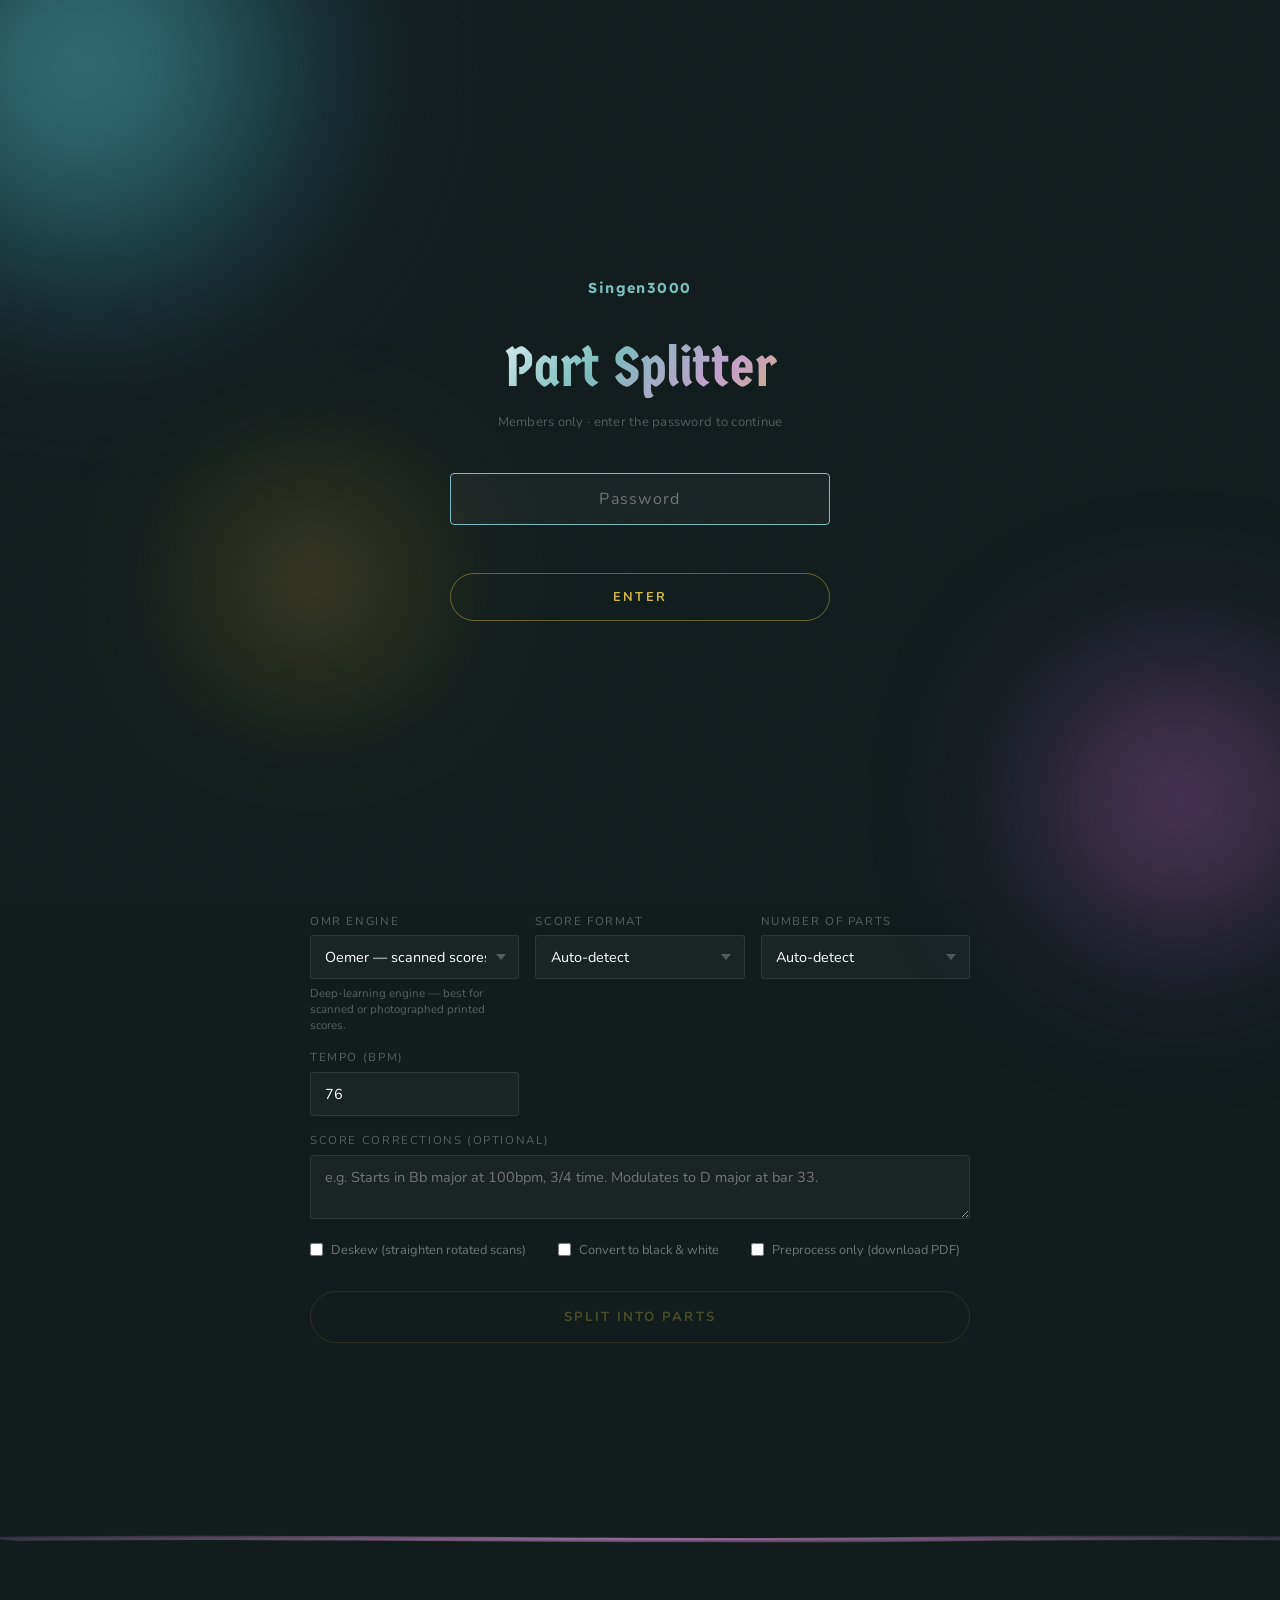
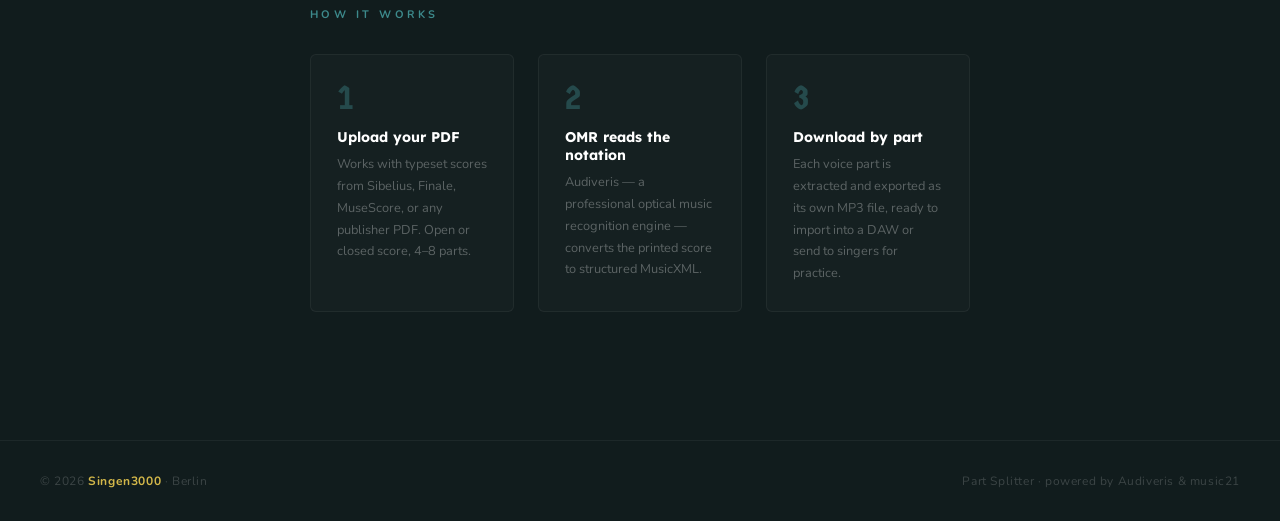
==== sheet-music-splitter.html @ 53b9b693 "wip" ====
<!DOCTYPE html>
<html lang="en">
<head>
  <meta charset="UTF-8"/>
  <meta name="viewport" content="width=device-width, initial-scale=1.0"/>
  <title>Part Splitter · Singen3000</title>
  <link rel="preconnect" href="https://fonts.googleapis.com"/>
  <link rel="preconnect" href="https://fonts.gstatic.com" crossorigin/>
  <link href="https://fonts.googleapis.com/css2?family=Germania+One&family=Lexend+Deca:wght@400;700;800&family=Nunito:wght@300;400;600;700&display=swap" rel="stylesheet"/>
  <style>
    * { margin:0; padding:0; box-sizing:border-box; }

    :root {
      --bg:         #111c1d;
      --teal:       #3d8a8c;
      --teal-light: #7bbcbe;
      --mauve:      #9a6fa0;
      --mauve-l:    #c4a0cc;
      --yellow:     #d4b84a;
      --yellow-l:   #ede09a;
    }

    html { scroll-behavior:smooth; }
    body {
      font-family:'Nunito',sans-serif;
      background:var(--bg);
      color:rgba(255,255,255,0.75);
      overflow-x:hidden;
      min-height:100vh;
    }

    /* noise overlay */
    body::before {
      content:''; position:fixed; inset:0; z-index:500; pointer-events:none;
      background-image:url("data:image/svg+xml,%3Csvg viewBox='0 0 256 256' xmlns='http://www.w3.org/2000/svg'%3E%3Cfilter id='n'%3E%3CfeTurbulence type='fractalNoise' baseFrequency='0.9' numOctaves='4' stitchTiles='stitch'/%3E%3C/filter%3E%3Crect width='100%25' height='100%25' filter='url(%23n)'/%3E%3C/svg%3E");
      background-size:200px; opacity:0.035; mix-blend-mode:overlay;
    }

    /* ── NAV ── */
    nav {
      position:fixed; top:0; width:100%; z-index:200;
      padding:1.2rem 2.5rem;
      display:flex; justify-content:space-between; align-items:center;
    }
    .logo {
      font-family:'Lexend Deca',sans-serif; font-size:1rem; font-weight:700;
      color:var(--teal-light); letter-spacing:0.1em; text-decoration:none;
    }
    .nav-back {
      font-size:0.72rem; letter-spacing:0.16em; text-transform:uppercase;
      font-weight:700; color:rgba(255,255,255,0.25); text-decoration:none;
      transition:color 0.2s;
    }
    .nav-back:hover { color:var(--yellow-l); }
    .nav-back::before { content:'← '; }

    /* ── HERO ── */
    .tool-hero {
      min-height:52vh;
      display:flex; flex-direction:column;
      align-items:center; justify-content:flex-end;
      text-align:center;
      padding:8rem 2.5rem 5rem;
      position:relative; overflow:hidden;
    }

    /* blobs */
    .blob { position:absolute; border-radius:50%; filter:blur(70px); opacity:0; animation:blobIn 2.2s ease-out forwards; }
    .blob-1{width:500px;height:500px;background:radial-gradient(circle at 40% 40%,#5bbcbe,#2a6a7a,transparent 70%);top:-120px;left:-100px;animation-delay:.1s}
    .blob-2{width:380px;height:380px;background:radial-gradient(circle at 50% 50%,#b080c0,#6a3a7a,transparent 70%);bottom:-60px;right:-60px;animation-delay:.4s}
    .blob-3{width:260px;height:260px;background:radial-gradient(circle at 50% 40%,#d4b84a,#8a7020,transparent 70%);bottom:20%;left:12%;animation-delay:.7s}
    @keyframes blobIn{from{opacity:0;transform:scale(0.85) translateY(20px)}to{opacity:1;transform:scale(1) translateY(0)}}
    .blob-1{animation:blobIn 2.2s ease-out .1s forwards,drift1 18s ease-in-out 2.3s infinite}
    .blob-2{animation:blobIn 2.2s ease-out .4s forwards,drift2 22s ease-in-out 2.6s infinite}
    .blob-3{animation:blobIn 2.2s ease-out .7s forwards,drift3 20s ease-in-out 2.9s infinite}
    @keyframes drift1{0%,100%{transform:translate(0,0)}33%{transform:translate(18px,-22px)}66%{transform:translate(-12px,14px)}}
    @keyframes drift2{0%,100%{transform:translate(0,0)}33%{transform:translate(-20px,16px)}66%{transform:translate(14px,-10px)}}
    @keyframes drift3{0%,100%{transform:translate(0,0)}33%{transform:translate(10px,20px)}66%{transform:translate(-16px,-18px)}}

    .hero-content {
      position:relative; z-index:10;
      opacity:0; animation:fadeUp 1s ease-out 1.4s forwards;
    }
    @keyframes fadeUp{from{opacity:0;transform:translateY(20px)}to{opacity:1;transform:translateY(0)}}

    .hero-eyebrow {
      font-size:0.72rem; letter-spacing:0.28em; text-transform:uppercase;
      color:var(--yellow); margin-bottom:1.2rem; font-weight:600;
    }
    h1 {
      font-family:'Germania One',cursive;
      font-size:clamp(3.2rem,9vw,7rem);
      font-weight:400; line-height:1.1; margin-bottom:1.4rem;
      background:linear-gradient(135deg,#fff 0%,var(--teal-light) 40%,var(--mauve-l) 70%,var(--yellow) 100%);
      -webkit-background-clip:text; -webkit-text-fill-color:transparent; background-clip:text;
    }
    .hero-sub {
      color:rgba(255,255,255,0.35); font-size:0.95rem; font-weight:300;
      max-width:420px; margin:0 auto; line-height:1.8;
    }

    /* ── WAVY DIVIDER ── */
    .divider {
      width:100%; height:8px; border:none; margin:4rem 0;
      background:radial-gradient(ellipse at center,var(--mauve) 0%,transparent 100%);
      mask-image:url("data:image/svg+xml,%3Csvg xmlns='http://www.w3.org/2000/svg' viewBox='0 0 100 8' preserveAspectRatio='none'%3E%3Cpath d='M0,4 C12,0 25,8 37,4 C50,0 62,8 75,4 C87,0 100,8 100,4' stroke='black' stroke-width='4.5' fill='none'/%3E%3C/svg%3E");
      -webkit-mask-image:url("data:image/svg+xml,%3Csvg xmlns='http://www.w3.org/2000/svg' viewBox='0 0 100 8' preserveAspectRatio='none'%3E%3Cpath d='M0,4 C12,0 25,8 37,4 C50,0 62,8 75,4 C87,0 100,8 100,4' stroke='black' stroke-width='4.5' fill='none'/%3E%3C/svg%3E");
      mask-size:200% 100%; -webkit-mask-size:200% 100%;
      animation:wiggle 7s ease-in-out infinite;
    }
    @keyframes wiggle{0%,100%{mask-position:0% 0%;-webkit-mask-position:0% 0%}50%{mask-position:50% 0%;-webkit-mask-position:50% 0%}}

    /* ── MAIN TOOL AREA ── */
    .tool-section {
      max-width:740px; margin:0 auto; padding:0 2.5rem 8rem;
      position:relative; z-index:10;
    }

    .section-label {
      font-size:0.68rem; letter-spacing:0.32em; text-transform:uppercase;
      color:var(--teal); font-weight:700; margin-bottom:1.8rem;
    }

    /* ── UPLOAD ZONE ── */
    .upload-zone {
      border:1px solid rgba(123,188,190,0.2);
      border-radius:8px;
      padding:3.5rem 2rem;
      text-align:center;
      cursor:pointer;
      transition:border-color 0.25s, background 0.25s;
      position:relative;
      background:rgba(255,255,255,0.015);
    }
    .upload-zone:hover, .upload-zone.drag-over {
      border-color:rgba(123,188,190,0.55);
      background:rgba(123,188,190,0.04);
    }
    .upload-zone input[type=file] {
      position:absolute; inset:0; opacity:0; cursor:pointer; width:100%; height:100%;
    }
    .upload-icon {
      width:48px; height:48px; margin:0 auto 1.4rem;
      opacity:0.35;
    }
    .upload-icon svg { width:100%; height:100%; }
    .upload-label {
      font-family:'Lexend Deca',sans-serif; font-weight:700;
      font-size:1rem; color:#fff; margin-bottom:0.5rem;
    }
    .upload-hint {
      font-size:0.8rem; color:rgba(255,255,255,0.28); line-height:1.6;
    }
    .upload-hint strong { color:var(--teal-light); font-weight:600; }

    /* file selected state */
    .upload-zone.has-file { border-color:rgba(212,184,74,0.4); background:rgba(212,184,74,0.03); }
    .upload-zone.has-file .upload-icon { opacity:1; }
    .file-name {
      display:none; font-size:0.85rem; color:var(--yellow-l);
      margin-top:0.8rem; font-weight:600; letter-spacing:0.02em;
    }
    .upload-zone.has-file .file-name { display:block; }
    .upload-zone.has-file .upload-hint { display:none; }

    /* ── OPTIONS ── */
    .options-row {
      margin-top:2rem;
      display:grid; grid-template-columns:1fr 1fr 1fr; gap:1rem;
    }
    .option-group label {
      display:block; color:rgba(255,255,255,0.3);
      font-size:0.72rem; letter-spacing:0.14em; text-transform:uppercase;
      margin-bottom:0.4rem;
    }
    .option-group select, .option-group input {
      width:100%; padding:0.7rem 0.9rem;
      background:rgba(255,255,255,0.04);
      border:1px solid rgba(255,255,255,0.09);
      border-radius:3px; color:#fff;
      font-family:'Nunito',sans-serif; font-size:0.9rem;
      outline:none; transition:border-color 0.2s;
      appearance:none; -webkit-appearance:none;
      background-image:url("data:image/svg+xml,%3Csvg xmlns='http://www.w3.org/2000/svg' width='10' height='6' viewBox='0 0 10 6'%3E%3Cpath d='M0 0l5 6 5-6z' fill='rgba(255,255,255,0.25)'/%3E%3C/svg%3E");
      background-repeat:no-repeat; background-position:right 0.8rem center;
      padding-right:2rem;
    }
    .option-group select:focus, .option-group input:focus { border-color:var(--teal-light); }
    .option-group select option { background:#111c1d; }

    /* ── SUBMIT ── */
    .submit-row { margin-top:2rem; }
    .btn-submit {
      width:100%; padding:1rem;
      background:none; color:var(--yellow);
      font-family:'Nunito',sans-serif; font-size:0.82rem;
      font-weight:700; letter-spacing:0.16em; text-transform:uppercase;
      cursor:pointer; border:1px solid rgba(212,184,74,0.45);
      border-radius:30px; transition:opacity 0.2s, border-color 0.2s;
    }
    .btn-submit:hover:not(:disabled) { opacity:0.7; }
    .btn-submit:disabled { opacity:0.3; cursor:not-allowed; }

    /* ── PROGRESS ── */
    .progress-area {
      display:none; margin-top:2rem;
      background:rgba(255,255,255,0.025);
      border:1px solid rgba(255,255,255,0.07);
      border-radius:8px; padding:2rem;
    }
    .progress-area.visible { display:block; }

    .progress-stage {
      display:flex; align-items:center; gap:1rem;
      margin-bottom:1.2rem; opacity:0.25;
      transition:opacity 0.4s;
    }
    .progress-stage.active { opacity:1; }
    .progress-stage.done { opacity:0.55; }

    .stage-dot {
      width:8px; height:8px; border-radius:50%; flex-shrink:0;
      background:rgba(255,255,255,0.15);
      transition:background 0.4s;
    }
    .progress-stage.active .stage-dot {
      background:var(--teal-light); box-shadow:0 0 8px rgba(123,188,190,0.5);
      animation:dotPulse 1.4s ease-in-out infinite;
    }
    .progress-stage.done .stage-dot { background:var(--yellow); }
    @keyframes dotPulse {
      0%,100% { box-shadow:0 0 4px rgba(123,188,190,0.4); transform:scale(1); }
      50%      { box-shadow:0 0 14px rgba(123,188,190,0.9); transform:scale(1.35); }
    }

    .stage-label {
      font-size:0.82rem; color:rgba(255,255,255,0.55); letter-spacing:0.05em;
    }
    .progress-stage.active .stage-label { color:#fff; }

    .elapsed-timer {
      margin-top:1.25rem;
      display:flex; align-items:center; gap:0.6rem;
    }
    .elapsed-clock {
      font-family:'Lexend Deca',sans-serif; font-size:1.6rem; font-weight:700;
      color:var(--teal-light); letter-spacing:0.04em; line-height:1;
      min-width:5.5ch;
    }
    .elapsed-note {
      font-size:0.72rem; color:rgba(255,255,255,0.3); line-height:1.4;
    }

    .progress-bar-wrap {
      height:2px; background:rgba(255,255,255,0.07);
      border-radius:2px; margin-top:1.25rem; overflow:hidden;
    }
    .progress-bar {
      height:100%; width:0%; border-radius:2px;
      background:linear-gradient(90deg,var(--teal),var(--mauve-l));
      transition:width 0.5s ease;
    }

    /* ── RESULTS ── */
    .results-area {
      display:none; margin-top:2.5rem;
    }
    .results-area.visible { display:block; }

    .results-header {
      font-family:'Lexend Deca',sans-serif; font-weight:700;
      font-size:0.95rem; color:#fff; margin-bottom:1.2rem;
      letter-spacing:0.03em;
    }

    .part-list { display:flex; flex-direction:column; gap:0.6rem; }

    .part-item {
      display:flex; align-items:center; justify-content:space-between;
      padding:0.9rem 1.2rem;
      background:rgba(255,255,255,0.03);
      border:1px solid rgba(255,255,255,0.06);
      border-radius:4px;
      transition:border-color 0.2s;
    }
    .part-item:hover { border-color:rgba(123,188,190,0.25); }

    .part-name {
      font-size:0.88rem; font-weight:600; color:rgba(255,255,255,0.75);
      letter-spacing:0.04em;
    }
    .part-meta {
      font-size:0.75rem; color:rgba(255,255,255,0.25);
      margin-top:0.15rem; letter-spacing:0.04em;
    }

    .btn-download {
      padding:0.4rem 1rem;
      background:none; color:var(--teal-light);
      font-family:'Nunito',sans-serif; font-size:0.72rem;
      font-weight:700; letter-spacing:0.12em; text-transform:uppercase;
      cursor:pointer; border:1px solid rgba(123,188,190,0.3);
      border-radius:20px; text-decoration:none;
      transition:opacity 0.2s;
      white-space:nowrap;
    }
    .btn-download:hover { opacity:0.65; }

    .btn-download-all {
      display:block; width:100%; margin-top:1.2rem;
      padding:0.9rem;
      background:none; color:var(--yellow);
      font-family:'Nunito',sans-serif; font-size:0.8rem;
      font-weight:700; letter-spacing:0.14em; text-transform:uppercase;
      cursor:pointer; border:1px solid rgba(212,184,74,0.4);
      border-radius:30px; transition:opacity 0.2s; text-align:center;
      text-decoration:none;
    }
    .btn-download-all:hover { opacity:0.7; }

    /* ── ERROR ── */
    .error-area {
      display:none; margin-top:1.5rem;
      padding:1.2rem 1.4rem;
      background:rgba(180,60,60,0.07);
      border:1px solid rgba(180,60,60,0.2);
      border-radius:6px;
    }
    .error-area.visible { display:block; }
    .error-area p {
      font-size:0.85rem; color:rgba(255,160,140,0.8); line-height:1.6;
    }

    /* ── HOW IT WORKS ── */
    .how-section {
      max-width:740px; margin:0 auto; padding:0 2.5rem 8rem;
    }
    .how-grid {
      display:grid; grid-template-columns:repeat(3,1fr); gap:1.5rem;
      margin-top:2rem;
    }
    .how-item {
      padding:1.6rem;
      background:rgba(255,255,255,0.02);
      border:1px solid rgba(255,255,255,0.05);
      border-radius:6px;
    }
    .how-num {
      font-family:'Germania One',cursive;
      font-size:2.2rem; line-height:1;
      color:var(--teal); opacity:0.4;
      margin-bottom:0.8rem;
    }
    .how-title {
      font-family:'Lexend Deca',sans-serif; font-weight:700;
      font-size:0.88rem; color:#fff; margin-bottom:0.5rem;
    }
    .how-body {
      font-size:0.8rem; color:rgba(255,255,255,0.3); line-height:1.7;
    }

    /* ── FOOTER ── */
    footer {
      padding:2rem 2.5rem;
      border-top:1px solid rgba(255,255,255,0.05);
      display:flex; justify-content:space-between; align-items:center;
      flex-wrap:wrap; gap:1rem;
    }
    footer p { color:rgba(255,255,255,0.18); font-size:0.75rem; letter-spacing:0.05em; }
    footer strong { color:var(--yellow); }

    /* reveal */
    .reveal { opacity:0; transform:translateY(24px); transition:opacity 0.7s ease, transform 0.7s ease; }
    .reveal.visible { opacity:1; transform:translateY(0); }

    @media(max-width:600px){
      .options-row { grid-template-columns:1fr; }
      .how-grid { grid-template-columns:1fr; }
      h1 { font-size:clamp(2.8rem,12vw,4.5rem); }
    }

    /* ── CORRECTION PANEL ── */
    #correctionPanel {
      position:fixed; right:-380px; top:0; height:100vh; width:360px;
      background:#141f20; border-left:1px solid rgba(255,255,255,0.08);
      z-index:300; padding:1.5rem;
      display:flex; flex-direction:column;
      transition:right 0.3s ease;
      overflow:hidden;
    }
    #correctionPanel.open { right:0; }

    /* Error measure highlight */
    g.has-error { cursor:pointer; }
    .error-measure-overlay { pointer-events:none; }

    /* ── PASSWORD GATE ── */
    #gate {
      position:fixed; inset:0; z-index:900;
      background:var(--bg);
      display:flex; align-items:center; justify-content:center;
      padding:2rem;
    }
    #gate.hidden { display:none; }

    /* reuse noise overlay on gate too */
    #gate::before {
      content:''; position:absolute; inset:0; pointer-events:none;
      background-image:url("data:image/svg+xml,%3Csvg viewBox='0 0 256 256' xmlns='http://www.w3.org/2000/svg'%3E%3Cfilter id='n'%3E%3CfeTurbulence type='fractalNoise' baseFrequency='0.9' numOctaves='4' stitchTiles='stitch'/%3E%3C/filter%3E%3Crect width='100%25' height='100%25' filter='url(%23n)'/%3E%3C/svg%3E");
      background-size:200px; opacity:0.035; mix-blend-mode:overlay;
    }

    .gate-blob { position:absolute; border-radius:50%; filter:blur(80px); }
    .gate-blob-1{width:500px;height:500px;background:radial-gradient(circle at 40% 40%,#5bbcbe,#2a6a7a,transparent 70%);top:-140px;left:-120px;opacity:0.7}
    .gate-blob-2{width:360px;height:360px;background:radial-gradient(circle at 50% 50%,#b080c0,#6a3a7a,transparent 70%);bottom:-80px;right:-80px;opacity:0.6}
    .gate-blob-3{width:240px;height:240px;background:radial-gradient(circle at 50% 40%,#d4b84a,#8a7020,transparent 70%);bottom:20%;left:15%;opacity:0.45}

    .gate-card {
      position:relative; z-index:1;
      width:100%; max-width:380px;
      text-align:center;
    }

    .gate-logo {
      font-family:'Lexend Deca',sans-serif; font-size:0.9rem; font-weight:700;
      color:var(--teal-light); letter-spacing:0.1em; margin-bottom:2.5rem;
      display:block;
    }

    .gate-title {
      font-family:'Germania One',cursive;
      font-size:clamp(2.2rem,8vw,3.5rem);
      font-weight:400; line-height:1.1; margin-bottom:0.8rem;
      background:linear-gradient(135deg,#fff 0%,var(--teal-light) 40%,var(--mauve-l) 70%,var(--yellow) 100%);
      -webkit-background-clip:text; -webkit-text-fill-color:transparent; background-clip:text;
    }

    .gate-sub {
      font-size:0.82rem; color:rgba(255,255,255,0.28);
      margin-bottom:2.5rem; line-height:1.7; letter-spacing:0.02em;
    }

    .gate-input-wrap { position:relative; margin-bottom:1rem; }
    .gate-input {
      width:100%; padding:0.85rem 1rem;
      background:rgba(255,255,255,0.04);
      border:1px solid rgba(255,255,255,0.09);
      border-radius:4px; color:#fff;
      font-family:'Nunito',sans-serif; font-size:1rem;
      outline:none; transition:border-color 0.2s;
      text-align:center; letter-spacing:0.08em;
    }
    .gate-input:focus { border-color:var(--teal-light); }
    .gate-input.error { border-color:rgba(180,80,80,0.6); animation:shake 0.35s ease; }
    @keyframes shake {
      0%,100%{transform:translateX(0)}
      20%{transform:translateX(-6px)}
      40%{transform:translateX(6px)}
      60%{transform:translateX(-4px)}
      80%{transform:translateX(4px)}
    }

    .gate-error {
      font-size:0.75rem; color:rgba(255,140,120,0.7);
      margin-bottom:1rem; min-height:1rem;
      letter-spacing:0.05em;
    }

    .gate-btn {
      width:100%; padding:0.9rem;
      background:none; color:var(--yellow);
      font-family:'Nunito',sans-serif; font-size:0.8rem;
      font-weight:700; letter-spacing:0.16em; text-transform:uppercase;
      cursor:pointer; border:1px solid rgba(212,184,74,0.45);
      border-radius:30px; transition:opacity 0.2s;
    }
    .gate-btn:hover { opacity:0.7; }
  </style>
</head>
<body>

  <!-- PASSWORD GATE -->
  <div id="gate">
    <div class="gate-blob gate-blob-1"></div>
    <div class="gate-blob gate-blob-2"></div>
    <div class="gate-blob gate-blob-3"></div>
    <div class="gate-card">
      <span class="gate-logo">Singen3000</span>
      <h2 class="gate-title">Part Splitter</h2>
      <p class="gate-sub">Members only · enter the password to continue</p>
      <div class="gate-input-wrap">
        <input class="gate-input" id="gateInput" type="password"
               placeholder="Password" autocomplete="current-password"/>
      </div>
      <p class="gate-error" id="gateError"></p>
      <button class="gate-btn" id="gateBtn">Enter</button>
    </div>
  </div>

  <nav>
    <a class="logo" href="/">Singen3000</a>
    <a class="nav-back" href="/">Back to site</a>
  </nav>

  <!-- HERO -->
  <header class="tool-hero">
    <div class="blob blob-1"></div>
    <div class="blob blob-2"></div>
    <div class="blob blob-3"></div>
    <div class="hero-content">
      <p class="hero-eyebrow">Choral tools</p>
      <h1>Part Splitter</h1>
      <p class="hero-sub">Upload a choir score PDF. Get individual MP3 files for every voice part — ready for practice, playback, or arrangement.</p>
    </div>
  </header>

  <hr class="divider"/>

  <!-- TOOL -->
  <main class="tool-section">

    <p class="section-label reveal">Upload your score</p>

    <div class="upload-zone reveal" id="dropZone">
      <input type="file" id="fileInput" accept=".pdf"/>
      <div class="upload-icon">
        <svg viewBox="0 0 48 48" fill="none" xmlns="http://www.w3.org/2000/svg">
          <rect x="8" y="6" width="32" height="36" rx="3" stroke="var(--teal-light)" stroke-width="1.5"/>
          <line x1="14" y1="16" x2="34" y2="16" stroke="var(--teal-light)" stroke-width="1.5" stroke-linecap="round"/>
          <line x1="14" y1="22" x2="34" y2="22" stroke="var(--teal-light)" stroke-width="1.5" stroke-linecap="round"/>
          <line x1="14" y1="28" x2="26" y2="28" stroke="var(--teal-light)" stroke-width="1.5" stroke-linecap="round"/>
          <circle cx="36" cy="36" r="8" fill="var(--bg)" stroke="var(--yellow)" stroke-width="1.5"/>
          <line x1="36" y1="32" x2="36" y2="40" stroke="var(--yellow)" stroke-width="1.5" stroke-linecap="round"/>
          <line x1="32" y1="36" x2="40" y2="36" stroke="var(--yellow)" stroke-width="1.5" stroke-linecap="round"/>
        </svg>
      </div>
      <p class="upload-label">Drop your PDF here</p>
      <p class="upload-hint">or click to browse · <strong>PDF only</strong> · typeset scores work best</p>
      <p class="file-name" id="fileName"></p>
    </div>

    <div class="options-row reveal">
      <div class="option-group">
        <label>OMR engine</label>
        <select id="omrEngine">
          <option value="oemer">Oemer — scanned scores</option>
          <option value="audiveris">Audiveris — general purpose</option>
        </select>
        <span id="omrHint" style="display:block; font-size:0.72rem; color:rgba(255,255,255,0.3); margin-top:0.35rem; line-height:1.4;"></span>
      </div>
      <div class="option-group">
        <label>Score format</label>
        <select id="scoreFormat">
          <option value="auto">Auto-detect</option>
          <option value="open">Open score (one voice per staff)</option>
          <option value="closed">Closed score (two voices per staff)</option>
        </select>
      </div>
      <div class="option-group">
        <label>Number of parts</label>
        <select id="partCount">
          <option value="auto">Auto-detect</option>
          <option value="4">4 parts (SATB)</option>
          <option value="5">5 parts</option>
          <option value="6">6 parts</option>
          <option value="7">7 parts</option>
          <option value="8">8 parts (SSAATTBB)</option>
        </select>
      </div>
      <div class="option-group">
        <label>Tempo (BPM)</label>
        <input type="number" id="tempoBpm" min="20" max="300" value="76" style="background-image:none; padding-right:0.9rem;"/>
      </div>
    </div>

    <div class="option-group reveal" style="margin-top:1rem;">
      <label>Score corrections (optional)</label>
      <textarea id="corrections" rows="2" placeholder="e.g. Starts in Bb major at 100bpm, 3/4 time. Modulates to D major at bar 33." style="width:100%; padding:0.7rem 0.9rem; background:rgba(255,255,255,0.04); border:1px solid rgba(255,255,255,0.09); border-radius:3px; color:#fff; font-family:'Nunito',sans-serif; font-size:0.9rem; outline:none; resize:vertical; transition:border-color 0.2s;"></textarea>
    </div>

    <div class="reveal" style="margin-top:1rem; display:flex; gap:2rem;">
      <label style="display:flex; align-items:center; gap:0.5rem; font-size:0.8rem; color:rgba(255,255,255,0.4); cursor:pointer;">
        <input type="checkbox" id="deskew" style="accent-color:var(--teal-light);"/> Deskew (straighten rotated scans)
      </label>
      <label style="display:flex; align-items:center; gap:0.5rem; font-size:0.8rem; color:rgba(255,255,255,0.4); cursor:pointer;">
        <input type="checkbox" id="bw" style="accent-color:var(--teal-light);"/> Convert to black &amp; white
      </label>
      <label style="display:flex; align-items:center; gap:0.5rem; font-size:0.8rem; color:rgba(255,255,255,0.4); cursor:pointer;">
        <input type="checkbox" id="preprocessOnly" style="accent-color:var(--teal-light);"/> Preprocess only (download PDF)
      </label>
    </div>

    <div class="submit-row reveal">
      <button class="btn-submit" id="submitBtn" disabled>Split into parts</button>
    </div>

    <!-- Progress -->
    <div class="progress-area" id="progressArea">
      <div class="progress-stage" id="stage1">
        <div class="stage-dot"></div>
        <span class="stage-label">Reading score with Audiveris</span>
      </div>
      <div class="progress-stage" id="stage2">
        <div class="stage-dot"></div>
        <span class="stage-label">Converting notation to MusicXML</span>
      </div>
      <div class="progress-stage" id="stage3">
        <div class="stage-dot"></div>
        <span class="stage-label">Splitting voice parts</span>
      </div>
      <div class="progress-stage" id="stage4">
        <div class="stage-dot"></div>
        <span class="stage-label">Generating MP3 files</span>
      </div>
      <div class="elapsed-timer" id="elapsedTimer" style="display:none">
        <span class="elapsed-clock" id="elapsedClock">0:00</span>
        <span class="elapsed-note" id="elapsedNote"></span>
      </div>
      <div class="progress-bar-wrap">
        <div class="progress-bar" id="progressBar"></div>
      </div>
    </div>

    <!-- Error -->
    <div class="error-area" id="errorArea">
      <p id="errorMsg"></p>
    </div>

    <!-- Results -->
    <div class="results-area" id="resultsArea">
      <p class="results-header" id="resultsHeader">Your parts are ready</p>

      <!-- Score preview: original PDF vs Verovio SVG -->
      <div id="previewSection" style="display:none; margin-bottom:2.5rem;">
        <p style="font-size:0.72rem; letter-spacing:0.2em; text-transform:uppercase; color:rgba(255,255,255,0.28); font-weight:700; margin-bottom:0.9rem;">Score preview</p>
        <div style="display:grid; grid-template-columns:1fr 1fr; gap:1.2rem;">
          <div>
            <p style="font-size:0.7rem; color:rgba(255,255,255,0.2); letter-spacing:0.1em; text-transform:uppercase; margin-bottom:0.5rem;">Original PDF</p>
            <div id="previewOrigPages" style="max-height:65vh; overflow-y:auto; border:1px solid rgba(255,255,255,0.07); border-radius:4px; padding:0.4rem; background:rgba(0,0,0,0.25);"></div>
          </div>
          <div>
            <p style="font-size:0.7rem; color:rgba(255,255,255,0.2); letter-spacing:0.1em; text-transform:uppercase; margin-bottom:0.5rem;">Recognised score</p>
            <div id="previewSvgPages" style="max-height:65vh; overflow-y:auto; border:1px solid rgba(255,255,255,0.07); border-radius:4px; padding:0.4rem; background:#f8f8f8;"></div>
          </div>
        </div>
      </div>

      <div class="part-list" id="partList"></div>
      <a class="btn-download-all" id="downloadAll" href="#" download>Download all as ZIP</a>

      <!-- Error bars & re-process -->
      <div id="reprocessPanel" style="display:none; margin-top:2rem; padding:1.2rem 1.4rem; border:1px solid rgba(212,184,74,0.25); border-radius:6px; background:rgba(212,184,74,0.05);">
        <p style="color:var(--yellow-l); font-size:0.85rem; font-weight:700; letter-spacing:0.05em; margin-bottom:0.8rem;">&#9888;&#65039; Audiveris flagged issues</p>
        <ul id="errorBarsList" style="margin:0 0 1.2rem 1rem; font-size:0.82rem; color:rgba(255,255,255,0.55); line-height:1.7;"></ul>
        <p style="font-size:0.78rem; color:rgba(255,255,255,0.35); margin-bottom:1rem;">Describe corrections below and click <strong style="color:rgba(255,255,255,0.6);">Re-process</strong> to regenerate the audio without re-running Audiveris.</p>
        <div style="display:flex; justify-content:space-between; align-items:baseline; margin-bottom:0.4rem;">
          <label style="font-size:0.75rem; color:rgba(255,255,255,0.4); letter-spacing:0.1em; text-transform:uppercase;">Corrections</label>
          <button id="autodetectBtn" style="padding:0.3rem 0.8rem; background:rgba(61,138,140,0.18); color:var(--teal-light); font-family:'Nunito',sans-serif; font-weight:700; font-size:0.72rem; letter-spacing:0.06em; border:1px solid rgba(61,138,140,0.35); border-radius:3px; cursor:pointer; transition:opacity 0.2s;">Auto-correct</button>
        </div>
        <textarea id="reprocessCorrections" rows="3" placeholder="e.g. Bar 12 should be in 3/4 time. Key change to Bb major at bar 25." style="width:100%; padding:0.7rem 0.9rem; background:rgba(255,255,255,0.04); border:1px solid rgba(255,255,255,0.09); border-radius:3px; color:#fff; font-family:'Nunito',sans-serif; font-size:0.9rem; outline:none; resize:vertical; margin-bottom:0.8rem;"></textarea>
        <div style="display:flex; gap:1rem; align-items:center; flex-wrap:wrap;">
          <div style="display:flex; align-items:center; gap:0.5rem;">
            <label style="font-size:0.75rem; color:rgba(255,255,255,0.4); white-space:nowrap;">Tempo BPM</label>
            <input type="number" id="reprocessBpm" min="20" max="300" placeholder="76" style="width:70px; padding:0.4rem 0.6rem; background:rgba(255,255,255,0.06); border:1px solid rgba(255,255,255,0.12); border-radius:3px; color:#fff; font-family:'Nunito',sans-serif; font-size:0.9rem; outline:none;"/>
          </div>
          <button id="reprocessBtn" style="padding:0.55rem 1.4rem; background:var(--yellow); color:#1a1500; font-family:'Nunito',sans-serif; font-weight:700; font-size:0.85rem; border:none; border-radius:4px; cursor:pointer; transition:opacity 0.2s;">Re-process</button>
        </div>
        <p id="reprocessStatus" style="margin-top:0.8rem; font-size:0.82rem; color:var(--teal-light); display:none;"></p>
      </div>
    </div>

  </main>

  <hr class="divider"/>

  <!-- HOW IT WORKS -->
  <section class="how-section">
    <p class="section-label reveal">How it works</p>
    <div class="how-grid">
      <div class="how-item reveal">
        <div class="how-num">1</div>
        <p class="how-title">Upload your PDF</p>
        <p class="how-body">Works with typeset scores from Sibelius, Finale, MuseScore, or any publisher PDF. Open or closed score, 4–8 parts.</p>
      </div>
      <div class="how-item reveal" style="transition-delay:0.1s">
        <div class="how-num">2</div>
        <p class="how-title">OMR reads the notation</p>
        <p class="how-body">Audiveris — a professional optical music recognition engine — converts the printed score to structured MusicXML.</p>
      </div>
      <div class="how-item reveal" style="transition-delay:0.2s">
        <div class="how-num">3</div>
        <p class="how-title">Download by part</p>
        <p class="how-body">Each voice part is extracted and exported as its own MP3 file, ready to import into a DAW or send to singers for practice.</p>
      </div>
    </div>
  </section>

  <footer>
    <p>© 2026 <strong>Singen3000</strong> · Berlin</p>
    <p>Part Splitter · powered by Audiveris &amp; music21</p>
  </footer>

  <!-- CORRECTION PANEL -->
  <div id="correctionPanel">
    <div style="display:flex; justify-content:space-between; align-items:flex-start; margin-bottom:1rem;">
      <div>
        <p style="font-size:0.68rem; letter-spacing:0.24em; text-transform:uppercase; color:var(--teal); font-weight:700; margin-bottom:0.15rem;">Bar</p>
        <p id="corrBarNum" style="font-family:'Germania One',cursive; font-size:2rem; color:#fff; line-height:1;"></p>
      </div>
      <button id="corrClose" style="background:none; border:none; color:rgba(255,255,255,0.3); cursor:pointer; font-size:1.5rem; padding:0; line-height:1; margin-top:0.1rem;">×</button>
    </div>
    <p id="corrErrorMsg" style="font-size:0.78rem; color:rgba(255,140,120,0.75); line-height:1.55; margin-bottom:1.2rem; padding:0.55rem 0.75rem; background:rgba(200,55,55,0.07); border:1px solid rgba(200,55,55,0.18); border-radius:4px;"></p>
    <p style="font-size:0.72rem; color:rgba(255,255,255,0.28); line-height:1.6; margin-bottom:0.8rem;">Describe what this bar should contain. Haiku will translate it into a MusicXML correction when you re-process.</p>
    <textarea id="corrInput" rows="4" placeholder="e.g. Soprano: D5 crotchet, E5 crotchet, F5 minim" style="width:100%; padding:0.6rem 0.8rem; background:rgba(255,255,255,0.04); border:1px solid rgba(255,255,255,0.09); border-radius:4px; color:#fff; font-family:'Nunito',sans-serif; font-size:0.85rem; outline:none; resize:vertical; transition:border-color 0.2s; margin-bottom:0.7rem;"></textarea>
    <button id="corrApply" style="width:100%; padding:0.6rem; background:none; border:1px solid rgba(212,184,74,0.4); color:var(--yellow); font-family:'Nunito',sans-serif; font-size:0.8rem; font-weight:700; letter-spacing:0.1em; text-transform:uppercase; border-radius:4px; cursor:pointer; transition:opacity 0.2s;">Add correction</button>
  </div>

  <script>
    // ── Password gate ──────────────────────────────────────────────────────
    // To change the password:
    //   1. Pick a strong passphrase
    //   2. Run: echo -n "your-passphrase" | sha256sum
    //   3. Paste the resulting hash below
    const HASH = '31747001b07b9c1c66633320be4b956b00a2580bc959d3cbe40fe79a22bac159';
    const SESSION_KEY = 's3k_auth';

    const gate      = document.getElementById('gate');
    const gateInput = document.getElementById('gateInput');
    const gateBtn   = document.getElementById('gateBtn');
    const gateError = document.getElementById('gateError');

    async function sha256(str) {
      const buf = await crypto.subtle.digest(
        'SHA-256', new TextEncoder().encode(str)
      );
      return Array.from(new Uint8Array(buf))
        .map(b => b.toString(16).padStart(2, '0')).join('');
    }

    async function tryUnlock() {
      const val = gateInput.value;
      if (!val) return;
      const hash = await sha256(val);
      if (hash === HASH) {
        sessionStorage.setItem(SESSION_KEY, '1');
        gate.classList.add('hidden');
        gateError.textContent = '';
      } else {
        gateError.textContent = 'Incorrect password';
        gateInput.classList.add('error');
        gateInput.value = '';
        setTimeout(() => gateInput.classList.remove('error'), 400);
        gateInput.focus();
      }
    }

    // Check if already unlocked this session
    if (sessionStorage.getItem(SESSION_KEY) === '1') {
      gate.classList.add('hidden');
    } else {
      // Focus input after a moment so autofill can fire first
      setTimeout(() => gateInput.focus(), 100);
    }

    gateBtn.addEventListener('click', tryUnlock);
    gateInput.addEventListener('keydown', e => { if (e.key === 'Enter') tryUnlock(); });
    // ── End password gate ──────────────────────────────────────────────────

    // ── Reveal on scroll ──
    const revealEls = document.querySelectorAll('.reveal');
    const observer = new IntersectionObserver(entries => {
      entries.forEach(e => { if(e.isIntersecting) { e.target.classList.add('visible'); observer.unobserve(e.target); }});
    }, { threshold: 0.12 });
    revealEls.forEach(el => observer.observe(el));

    // ── File input ──
    const dropZone  = document.getElementById('dropZone');
    const fileInput = document.getElementById('fileInput');
    const fileName  = document.getElementById('fileName');
    const submitBtn = document.getElementById('submitBtn');

    let selectedFile = null;
    let currentJobId = null;

    function setFile(file) {
      if (!file || file.type !== 'application/pdf') { return; }
      selectedFile = file;
      fileName.textContent = file.name;
      dropZone.classList.add('has-file');
      submitBtn.disabled = false;
    }

    fileInput.addEventListener('change', () => { if(fileInput.files[0]) setFile(fileInput.files[0]); });

    // ── OMR engine hint ───────────────────────────────────────────────────
    const omrHints = {
      audiveris: 'Good all-rounder. Works on both typeset and scanned scores.',
      oemer:      'Deep-learning engine — best for scanned or photographed printed scores.',
    };
    function updateOmrHint() {
      const val = document.getElementById('omrEngine').value;
      document.getElementById('omrHint').textContent = omrHints[val] || '';
    }
    document.getElementById('omrEngine').addEventListener('change', updateOmrHint);
    updateOmrHint(); // set on load

    dropZone.addEventListener('dragover', e => { e.preventDefault(); dropZone.classList.add('drag-over'); });
    dropZone.addEventListener('dragleave', () => dropZone.classList.remove('drag-over'));
    dropZone.addEventListener('drop', e => {
      e.preventDefault(); dropZone.classList.remove('drag-over');
      const file = e.dataTransfer.files[0];
      if(file) setFile(file);
    });

    // ── Progress helpers ──
    const progressArea = document.getElementById('progressArea');
    const progressBar  = document.getElementById('progressBar');
    const errorArea    = document.getElementById('errorArea');
    const errorMsg     = document.getElementById('errorMsg');
    const resultsArea  = document.getElementById('resultsArea');
    const partList     = document.getElementById('partList');
    const downloadAll  = document.getElementById('downloadAll');

    const stages = [
      document.getElementById('stage1'),
      document.getElementById('stage2'),
      document.getElementById('stage3'),
      document.getElementById('stage4'),
    ];

    function resetUI() {
      stopTimer();
      progressArea.classList.remove('visible');
      errorArea.classList.remove('visible');
      resultsArea.classList.remove('visible');
      stages.forEach(s => { s.classList.remove('active','done'); });
      progressBar.style.width = '0%';
      partList.innerHTML = '';
      document.getElementById('previewSection').style.display = 'none';
      document.getElementById('previewOrigPages').innerHTML = '';
      document.getElementById('previewSvgPages').innerHTML = '';
      document.getElementById('reprocessPanel').style.display = 'none';
      document.getElementById('errorBarsList').innerHTML = '';
      document.getElementById('reprocessCorrections').value = '';
      document.getElementById('reprocessBpm').value = '';
      const rs = document.getElementById('reprocessStatus');
      rs.style.display = 'none'; rs.textContent = '';
      document.getElementById('correctionPanel').classList.remove('open');
    }

    function activateStage(n) {
      stages.forEach((s, i) => {
        if(i < n)  { s.classList.remove('active'); s.classList.add('done'); }
        if(i === n){ s.classList.add('active'); s.classList.remove('done'); }
        if(i > n)  { s.classList.remove('active','done'); }
      });
      progressBar.style.width = ((n+1)/stages.length * 100) + '%';
    }

    function showError(msg) {
      errorMsg.textContent = msg;
      errorArea.classList.add('visible');
      stages.forEach(s => s.classList.remove('active'));
      submitBtn.disabled = false;
      submitBtn.textContent = 'Split into parts';
    }

    // ── Submit ──
    submitBtn.addEventListener('click', async () => {
      if(!selectedFile) return;
      resetUI();
      progressArea.classList.add('visible');
      submitBtn.disabled = true;
      submitBtn.textContent = 'Processing…';

      const API = 'https://choralsplit.fly.dev';
      const formData = new FormData();
      formData.append('file', selectedFile);
      formData.append('omr_engine', document.getElementById('omrEngine').value);
      formData.append('score_format', document.getElementById('scoreFormat').value);
      formData.append('part_count', document.getElementById('partCount').value);
      const tempo = document.getElementById('tempoBpm').value;
      if (tempo) formData.append('tempo_bpm', tempo);
      const corrections = document.getElementById('corrections').value.trim();
      if (corrections) formData.append('corrections', corrections);
      formData.append('deskew', document.getElementById('deskew').checked ? '1' : '0');
      formData.append('bw', document.getElementById('bw').checked ? '1' : '0');
      formData.append('preprocess_only', document.getElementById('preprocessOnly').checked ? '1' : '0');

      try {
        // Update stage 1 label to name the selected OMR engine
        const engineLabels = { audiveris: 'Audiveris', oemer: 'Oemer' };
        const selectedEngine = document.getElementById('omrEngine').value;
        const engineName = engineLabels[selectedEngine] || 'OMR engine';
        document.querySelector('#stage1 .stage-label').textContent = `Reading score with ${engineName}`;
        activateStage(0);
        startTimer(selectedEngine === 'oemer');

        const res = await fetch(`${API}/api/split`, {
          method: 'POST',
          body: formData,
        });

        if(!res.ok) {
          const text = await res.text().catch(() => '');
          let detail = `Server error ${res.status}`;
          try {
            const err = JSON.parse(text);
            if (typeof err.detail === 'string') detail = err.detail;
            else if (Array.isArray(err.detail)) detail = err.detail.map(e => e.msg).join('; ');
          } catch(_) {
            // non-JSON body (e.g. proxy timeout HTML)
            if (res.status === 524 || res.status === 504) detail = 'The server timed out processing your score. Try a shorter/simpler PDF.';
          }
          throw new Error(detail);
        }

        activateStage(1);
        await sleep(400);
        activateStage(2);
        await sleep(400);
        activateStage(3);

        const data = await res.json();
        // expected: { parts: [{ name, mp3_url, note_count }], all_mp3_url, zip_url }
        //        or: { preprocess_pdf_url } when preprocess-only mode

        stages.forEach(s => { s.classList.remove('active'); s.classList.add('done'); });
        progressBar.style.width = '100%';
        stopTimer();

        if (data.preprocess_pdf_url) {
          renderPreprocessResult(data, API);
        } else {
          renderResults(data, API);
        }

      } catch(err) {
        stopTimer();
        showError(err.message || 'Something went wrong. Check the score is a clean typeset PDF and try again.');
      }
    });

    function sleep(ms) { return new Promise(r => setTimeout(r, ms)); }

    // ── Elapsed timer ──────────────────────────────────────────────────────
    let _timerInterval = null;
    function startTimer(isOemer) {
      const el = document.getElementById('elapsedTimer');
      const clock = document.getElementById('elapsedClock');
      const note  = document.getElementById('elapsedNote');
      el.style.display = 'flex';
      note.textContent = isOemer ? 'Oemer can take 5–15 min on a full score' : '';
      let secs = 0;
      clock.textContent = '0:00';
      _timerInterval = setInterval(() => {
        secs++;
        const m = Math.floor(secs / 60);
        const s = String(secs % 60).padStart(2, '0');
        clock.textContent = `${m}:${s}`;
      }, 1000);
    }
    function stopTimer() {
      clearInterval(_timerInterval);
      _timerInterval = null;
      document.getElementById('elapsedTimer').style.display = 'none';
    }

    function renderPreprocessResult(data, base) {
      document.getElementById('resultsHeader').textContent = 'Preprocessed PDF ready';
      const item = document.createElement('div');
      item.className = 'part-item';
      item.innerHTML = `
        <div>
          <div class="part-name" style="color:var(--teal-light)">Preprocessed PDF</div>
          <div class="part-meta">300 DPI — inspect before full processing</div>
        </div>
        <a class="btn-download" href="${base}${escHtml(data.preprocess_pdf_url)}" download="preprocessed.pdf">Download</a>
      `;
      partList.appendChild(item);
      downloadAll.style.display = 'none';
      resultsArea.classList.add('visible');
      submitBtn.disabled = false;
      submitBtn.textContent = 'Split another score';
      selectedFile = null;
      dropZone.classList.remove('has-file');
      fileName.textContent = '';
      fileInput.value = '';
    }

    async function renderPreviewInline(preview, base, errorBars) {
      if (!preview) return;
      const origDiv = document.getElementById('previewOrigPages');
      const svgDiv  = document.getElementById('previewSvgPages');

      // Build bar → error message map (bar numbers are 1-based integers)
      const errorBarMap = {};
      (errorBars || []).forEach(e => { errorBarMap[Number(e.bar)] = e.message; });

      // Original PDF pages — keep as <img>
      (preview.pdf_pages || []).forEach(url => {
        const img = document.createElement('img');
        img.src = base + url;
        img.style.cssText = 'width:100%; display:block; margin-bottom:3px; border-radius:2px;';
        origDiv.appendChild(img);
      });

      // Show section early so getBBox works on inline SVGs
      document.getElementById('previewSection').style.display = 'block';

      let globalBarIdx = 0;
      for (const url of (preview.svg_pages || [])) {
        const wrapper = document.createElement('div');
        wrapper.style.cssText = 'position:relative; margin-bottom:3px;';
        try {
          const resp = await fetch(base + url);
          const svgText = await resp.text();
          // Strip XML declaration — innerHTML chokes on <?xml ...?> preambles
          wrapper.innerHTML = svgText.replace(/^<\?xml[^>]*\?>\s*/i, '');
          const svgEl = wrapper.querySelector('svg');
          if (svgEl) {
            svgEl.style.cssText = 'width:100%; height:auto; display:block; border-radius:2px;';
            svgDiv.appendChild(wrapper);
            // Let the browser lay out the SVG before calling getBBox()
            await new Promise(r => requestAnimationFrame(r));
            // Verovio renders one <g class="measure"> per bar (containing all staves)
            const measureEls = svgEl.querySelectorAll('g[class~="measure"]');
            measureEls.forEach(m => {
              globalBarIdx++;
              if (errorBarMap[globalBarIdx] !== undefined) {
                addMeasureHighlight(svgEl, m, globalBarIdx, errorBarMap[globalBarIdx]);
              }
            });
          } else {
            throw new Error('no svg');
          }
        } catch (_) {
          // Fallback to <img> if fetch/parse fails
          const img = document.createElement('img');
          img.src = base + url;
          img.style.cssText = 'width:100%; display:block; border-radius:2px;';
          wrapper.innerHTML = '';
          wrapper.appendChild(img);
          svgDiv.appendChild(wrapper);
        }
      }
    }

    function addMeasureHighlight(svgEl, measureEl, barNum, errorMsg) {
      try {
        const bbox = measureEl.getBBox();
        if (bbox.width === 0 && bbox.height === 0) return; // not rendered yet

        const ns = 'http://www.w3.org/2000/svg';

        // Red fill rect behind the measure content
        const rect = document.createElementNS(ns, 'rect');
        rect.setAttribute('x', bbox.x - 1);
        rect.setAttribute('y', bbox.y - 2);
        rect.setAttribute('width', bbox.width + 2);
        rect.setAttribute('height', bbox.height + 4);
        rect.setAttribute('fill', 'rgba(220,55,55,0.12)');
        rect.setAttribute('stroke', 'rgba(220,70,70,0.65)');
        rect.setAttribute('stroke-width', '1.5');
        rect.setAttribute('rx', '2');
        rect.setAttribute('class', 'error-measure-overlay');
        measureEl.insertBefore(rect, measureEl.firstChild);

        // Small warning label above the measure
        const lbl = document.createElementNS(ns, 'text');
        lbl.setAttribute('x', bbox.x + 2);
        lbl.setAttribute('y', bbox.y - 3);
        lbl.setAttribute('font-size', '9');
        lbl.setAttribute('fill', 'rgba(230,80,80,0.9)');
        lbl.setAttribute('font-family', 'Nunito, sans-serif');
        lbl.setAttribute('font-weight', '700');
        lbl.setAttribute('class', 'error-measure-overlay');
        lbl.textContent = `⚠ ${barNum}`;
        svgEl.appendChild(lbl);

        measureEl.classList.add('has-error');
        measureEl.addEventListener('click', () => showCorrectionPanel(barNum, errorMsg));
      } catch (_) {
        // getBBox unavailable — skip visual highlight
      }
    }

    function renderResults(data, base) {
      currentJobId = data.job_id || null;
      document.getElementById('resultsHeader').textContent =
        `${data.parts.length} part${data.parts.length !== 1 ? 's' : ''} extracted`;

      renderPreviewInline(data.preview, base, data.error_bars || []);

      // Show error bars + reprocess panel
      const errors = data.error_bars || [];
      const panel = document.getElementById('reprocessPanel');
      const list = document.getElementById('errorBarsList');
      list.innerHTML = '';
      if (errors.length > 0) {
        errors.forEach(e => {
          const li = document.createElement('li');
          li.textContent = `Bar ${e.bar}: ${e.message}`;
          list.appendChild(li);
        });
        panel.style.display = 'block';
      } else if (currentJobId) {
        // Still show reprocess option even with no errors
        panel.querySelector('p').style.display = 'none';
        panel.querySelector('ul').style.display = 'none';
        panel.style.display = 'block';
      }

      // All-parts combined MP3
      if (data.all_mp3_url) {
        const item = document.createElement('div');
        item.className = 'part-item';
        item.style.borderColor = 'rgba(212,184,74,0.25)';
        item.innerHTML = `
          <div>
            <div class="part-name" style="color:var(--yellow-l)">All parts</div>
            <div class="part-meta">Combined score</div>
          </div>
          <a class="btn-download" href="${base}${escHtml(data.all_mp3_url)}" download="All parts.mp3">Download</a>
        `;
        partList.appendChild(item);
      }

      data.parts.forEach(part => {
        const item = document.createElement('div');
        item.className = 'part-item';
        item.innerHTML = `
          <div>
            <div class="part-name">${escHtml(part.name)}</div>
            <div class="part-meta">${part.note_count ?? '—'} notes</div>
          </div>
          <a class="btn-download" href="${base}${escHtml(part.mp3_url)}" download="${escHtml(part.name)}.mp3">Download</a>
        `;
        partList.appendChild(item);
      });

      downloadAll.style.display = '';
      downloadAll.href = `${base}${data.zip_url}`;
      downloadAll.download = 'all_parts.zip';
      resultsArea.classList.add('visible');
      submitBtn.disabled = false;
      submitBtn.textContent = 'Split another score';
      selectedFile = null;
      dropZone.classList.remove('has-file');
      fileName.textContent = '';
      fileInput.value = '';
    }

    // ── Re-process ──
    document.getElementById('reprocessBtn').addEventListener('click', async () => {
      if (!currentJobId) return;
      const btn = document.getElementById('reprocessBtn');
      const status = document.getElementById('reprocessStatus');
      btn.disabled = true;
      btn.textContent = 'Processing…';
      status.style.display = 'block';
      status.style.color = 'var(--teal-light)';
      status.textContent = 'Re-running with your corrections…';

      const API = 'https://choralsplit.fly.dev';
      const fd = new FormData();
      fd.append('job_id', currentJobId);
      const corr = document.getElementById('reprocessCorrections').value.trim();
      if (corr) fd.append('corrections', corr);
      const bpm = document.getElementById('reprocessBpm').value.trim();
      if (bpm) fd.append('tempo_bpm', bpm);

      try {
        const res = await fetch(`${API}/api/reprocess`, { method: 'POST', body: fd });
        if (!res.ok) {
          const text = await res.text().catch(() => '');
          let detail = `Server error ${res.status}`;
          try { detail = JSON.parse(text).detail || detail; } catch(_) {}
          throw new Error(detail);
        }
        const data = await res.json();
        currentJobId = data.job_id || currentJobId;
        document.getElementById('resultsHeader').textContent =
          `${data.parts.length} part${data.parts.length !== 1 ? 's' : ''} extracted`;

        // Refresh SVG preview if the backend returned updated pages
        if (data.preview && data.preview.svg_pages) {
          document.getElementById('previewSvgPages').innerHTML = '';
          // Re-render SVG column only (original PDF column stays unchanged)
          renderPreviewInline(
            { pdf_pages: [], svg_pages: data.preview.svg_pages },
            API, []
          );
        }

        // Refresh the parts list
        partList.innerHTML = '';
        if (data.all_mp3_url) {
          const item = document.createElement('div');
          item.className = 'part-item';
          item.style.borderColor = 'rgba(212,184,74,0.25)';
          item.innerHTML = `
            <div>
              <div class="part-name" style="color:var(--yellow-l)">All parts</div>
              <div class="part-meta">Combined score</div>
            </div>
            <a class="btn-download" href="${API}${escHtml(data.all_mp3_url)}" download="All parts.mp3">Download</a>
          `;
          partList.appendChild(item);
        }
        data.parts.forEach(part => {
          const item = document.createElement('div');
          item.className = 'part-item';
          item.innerHTML = `
            <div>
              <div class="part-name">${escHtml(part.name)}</div>
              <div class="part-meta">${part.note_count ?? '—'} notes</div>
            </div>
            <a class="btn-download" href="${API}${escHtml(part.mp3_url)}" download="${escHtml(part.name)}.mp3">Download</a>
          `;
          partList.appendChild(item);
        });
        downloadAll.href = `${API}${data.zip_url}`;
        status.style.color = 'var(--teal-light)';
        status.textContent = '✓ Re-processed successfully.';
      } catch (err) {
        status.style.color = '#ff7a7a';
        status.textContent = `Error: ${err.message}`;
      } finally {
        btn.disabled = false;
        btn.textContent = 'Re-process';
      }
    });

    // ── Auto-correct ──────────────────────────────────────────────────────
    document.getElementById('autodetectBtn').addEventListener('click', async () => {
      if (!currentJobId) return;
      const btn = document.getElementById('autodetectBtn');
      const status = document.getElementById('reprocessStatus');
      btn.disabled = true;
      btn.textContent = 'Analysing…';
      status.style.display = 'block';
      status.style.color = 'var(--teal-light)';
      status.textContent = 'Comparing original against transcription visually — this may take a moment…';

      try {
        const API = 'https://choralsplit.fly.dev';
        const fd = new FormData();
        fd.append('job_id', currentJobId);
        const res = await fetch(`${API}/api/autodetect`, { method: 'POST', body: fd });
        if (!res.ok) {
          const text = await res.text().catch(() => '');
          let detail = `Server error ${res.status}`;
          try { detail = JSON.parse(text).detail || detail; } catch(_) {}
          throw new Error(detail);
        }
        const data = await res.json();

        if (!data.corrections_count) {
          status.textContent = '✓ No corrections needed — score matches original.';
          return;
        }

        // Refresh SVG preview with corrected transcription
        if (data.preview && data.preview.svg_pages) {
          document.getElementById('previewSvgPages').innerHTML = '';
          renderPreviewInline({ pdf_pages: [], svg_pages: data.preview.svg_pages }, API, []);
        }

        // Rebuild parts list with new audio links
        partList.innerHTML = '';
        if (data.all_mp3_url) {
          const item = document.createElement('div');
          item.className = 'part-item';
          item.style.borderColor = 'rgba(212,184,74,0.25)';
          item.innerHTML = `
            <div>
              <div class="part-name" style="color:var(--yellow-l)">All parts</div>
              <div class="part-meta">Combined score</div>
            </div>
            <a class="btn-download" href="${API}${escHtml(data.all_mp3_url)}" download="All parts.mp3">Download</a>
          `;
          partList.appendChild(item);
        }
        (data.parts || []).forEach(part => {
          const item = document.createElement('div');
          item.className = 'part-item';
          item.innerHTML = `
            <div>
              <div class="part-name">${escHtml(part.name)}</div>
              <div class="part-meta">${part.note_count ?? '—'} notes</div>
            </div>
            <a class="btn-download" href="${API}${escHtml(part.mp3_url)}" download="${escHtml(part.name)}.mp3">Download</a>
          `;
          partList.appendChild(item);
        });
        if (data.zip_url) {
          downloadAll.href = `${API}${data.zip_url}`;
        }

        status.textContent = `✓ ${data.corrections_count} correction(s) applied — preview and audio updated.`;

        // Show what was corrected in the textarea so the user can see and optionally refine further
        if (data.corrections_summary) {
          const ta = document.getElementById('reprocessCorrections');
          ta.value = `[Auto-applied]\n${data.corrections_summary}`;
        }

      } catch (err) {
        status.style.color = '#ff7a7a';
        status.textContent = `Error: ${err.message}`;
      } finally {
        btn.disabled = false;
        btn.textContent = 'Auto-correct';
      }
    });

    // ── Correction Panel ──────────────────────────────────────────────────
    let corrCurrentBar = null;

    function showCorrectionPanel(barNum, errorMsg) {
      corrCurrentBar = barNum;
      document.getElementById('corrBarNum').textContent = barNum;
      document.getElementById('corrErrorMsg').textContent = errorMsg;
      document.getElementById('corrInput').value = '';
      document.getElementById('correctionPanel').classList.add('open');
      setTimeout(() => document.getElementById('corrInput').focus(), 320);
    }

    document.getElementById('corrClose').addEventListener('click', () => {
      document.getElementById('correctionPanel').classList.remove('open');
    });

    document.getElementById('corrApply').addEventListener('click', () => {
      const text = document.getElementById('corrInput').value.trim();
      if (!text) return;
      // Prefix with bar number so parse_corrections_with_llm has full context
      const line = `Bar ${corrCurrentBar}: ${text}`;
      const ta = document.getElementById('reprocessCorrections');
      const existing = ta.value.trim();
      ta.value = existing ? `${existing}\n${line}` : line;
      document.getElementById('correctionPanel').classList.remove('open');
      document.getElementById('reprocessPanel').scrollIntoView({ behavior: 'smooth' });
    });
    // ── End Correction Panel ──────────────────────────────────────────────

    function escHtml(s) {
      return String(s)
        .replace(/&/g,'&amp;').replace(/</g,'&lt;')
        .replace(/>/g,'&gt;').replace(/"/g,'&quot;');
    }
  </script>
</body>
</html>
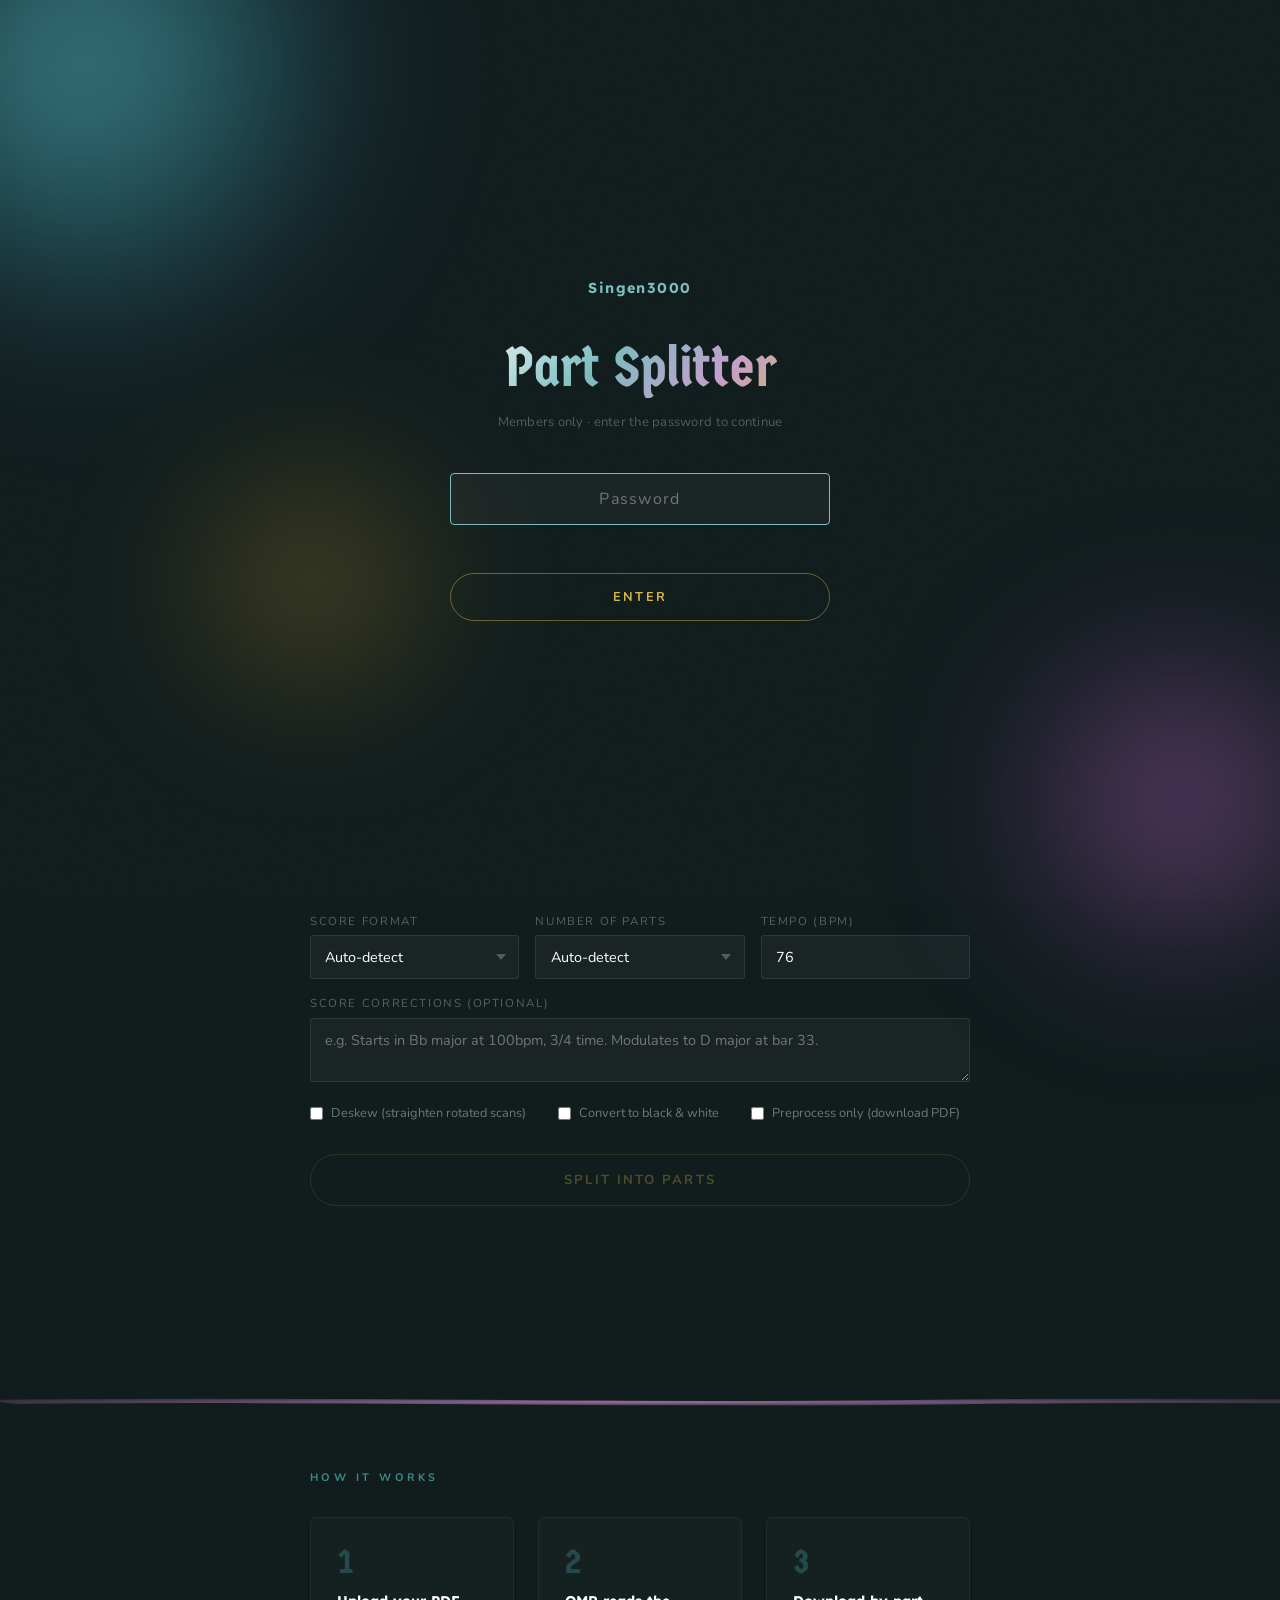
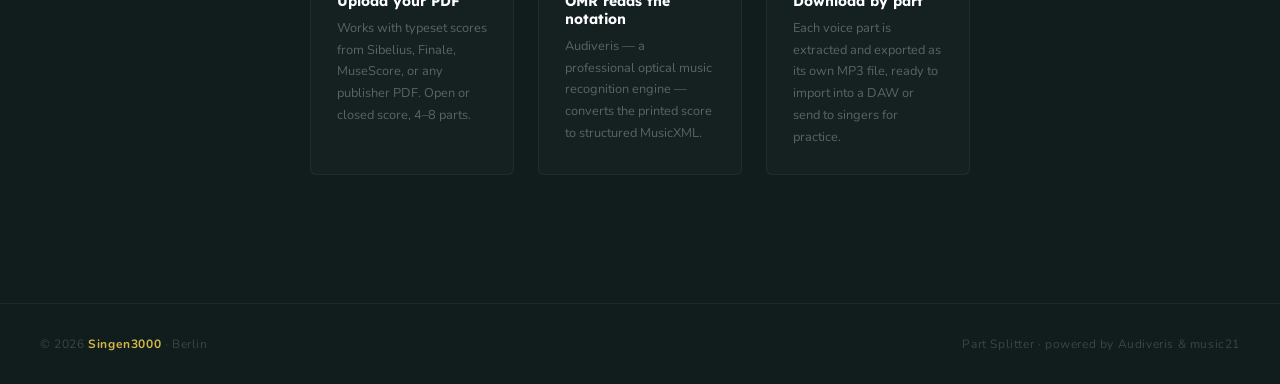
==== commit 75c80bf3: "wip" ====
--- a/sheet-music-splitter.html
+++ b/sheet-music-splitter.html
@@ -540,14 +540,6 @@
     </div>
 
     <div class="options-row reveal">
-      <div class="option-group">
-        <label>OMR engine</label>
-        <select id="omrEngine">
-          <option value="oemer">Oemer — scanned scores</option>
-          <option value="audiveris">Audiveris — general purpose</option>
-        </select>
-        <span id="omrHint" style="display:block; font-size:0.72rem; color:rgba(255,255,255,0.3); margin-top:0.35rem; line-height:1.4;"></span>
-      </div>
       <div class="option-group">
         <label>Score format</label>
         <select id="scoreFormat">
@@ -792,18 +784,6 @@
 
     fileInput.addEventListener('change', () => { if(fileInput.files[0]) setFile(fileInput.files[0]); });
 
-    // ── OMR engine hint ───────────────────────────────────────────────────
-    const omrHints = {
-      audiveris: 'Good all-rounder. Works on both typeset and scanned scores.',
-      oemer:      'Deep-learning engine — best for scanned or photographed printed scores.',
-    };
-    function updateOmrHint() {
-      const val = document.getElementById('omrEngine').value;
-      document.getElementById('omrHint').textContent = omrHints[val] || '';
-    }
-    document.getElementById('omrEngine').addEventListener('change', updateOmrHint);
-    updateOmrHint(); // set on load
-
     dropZone.addEventListener('dragover', e => { e.preventDefault(); dropZone.classList.add('drag-over'); });
     dropZone.addEventListener('dragleave', () => dropZone.classList.remove('drag-over'));
     dropZone.addEventListener('drop', e => {
@@ -876,7 +856,6 @@
       const API = 'https://choralsplit.fly.dev';
       const formData = new FormData();
       formData.append('file', selectedFile);
-      formData.append('omr_engine', document.getElementById('omrEngine').value);
       formData.append('score_format', document.getElementById('scoreFormat').value);
       formData.append('part_count', document.getElementById('partCount').value);
       const tempo = document.getElementById('tempoBpm').value;
@@ -888,13 +867,9 @@
       formData.append('preprocess_only', document.getElementById('preprocessOnly').checked ? '1' : '0');
 
       try {
-        // Update stage 1 label to name the selected OMR engine
-        const engineLabels = { audiveris: 'Audiveris', oemer: 'Oemer' };
-        const selectedEngine = document.getElementById('omrEngine').value;
-        const engineName = engineLabels[selectedEngine] || 'OMR engine';
-        document.querySelector('#stage1 .stage-label').textContent = `Reading score with ${engineName}`;
+        document.querySelector('#stage1 .stage-label').textContent = 'Reading score with Audiveris';
         activateStage(0);
-        startTimer(selectedEngine === 'oemer');
+        startTimer(false);
 
         const res = await fetch(`${API}/api/split`, {
           method: 'POST',
@@ -928,6 +903,7 @@
         stages.forEach(s => { s.classList.remove('active'); s.classList.add('done'); });
         progressBar.style.width = '100%';
         stopTimer();
+        playSuccessChime();
 
         if (data.preprocess_pdf_url) {
           renderPreprocessResult(data, API);
@@ -942,6 +918,30 @@
     });
 
     function sleep(ms) { return new Promise(r => setTimeout(r, ms)); }
+
+    // ── Success chime (Web Audio API) ──────────────────────────────────────
+    function playSuccessChime() {
+      try {
+        const ctx = new (window.AudioContext || window.webkitAudioContext)();
+        // Three ascending notes: C5 → E5 → G5, then a sparkle C6
+        const notes = [523.25, 659.25, 783.99, 1046.50];
+        const delays = [0, 0.13, 0.26, 0.42];
+        notes.forEach((freq, i) => {
+          const osc  = ctx.createOscillator();
+          const gain = ctx.createGain();
+          osc.connect(gain);
+          gain.connect(ctx.destination);
+          osc.type = 'sine';
+          osc.frequency.value = freq;
+          const t = ctx.currentTime + delays[i];
+          gain.gain.setValueAtTime(0, t);
+          gain.gain.linearRampToValueAtTime(i === notes.length - 1 ? 0.18 : 0.22, t + 0.015);
+          gain.gain.exponentialRampToValueAtTime(0.0001, t + (i === notes.length - 1 ? 1.1 : 0.55));
+          osc.start(t);
+          osc.stop(t + 1.2);
+        });
+      } catch(_) { /* AudioContext not available — silently skip */ }
+    }
 
     // ── Elapsed timer ──────────────────────────────────────────────────────
     let _timerInterval = null;
